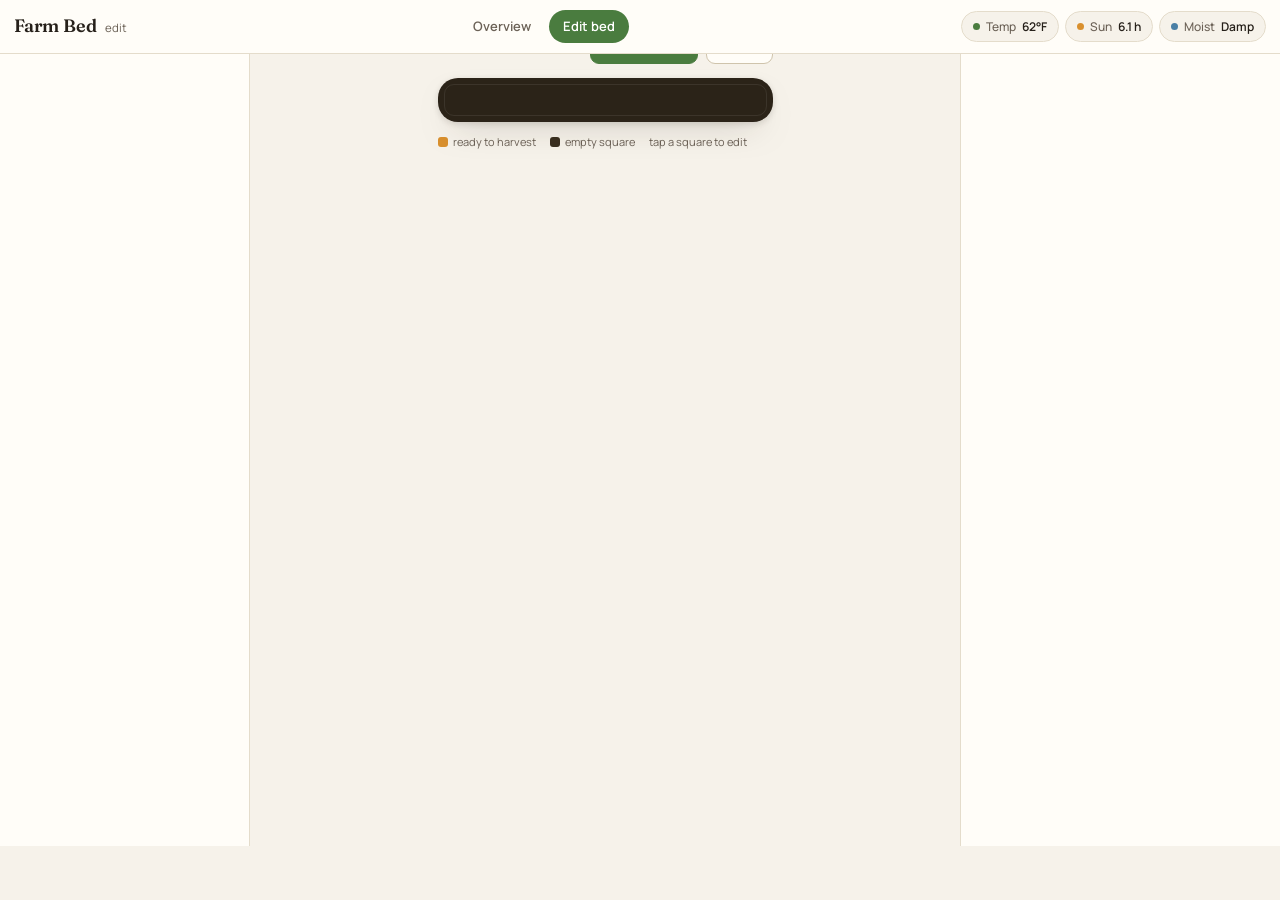
==== static/edit.html @ c2ffdac2 "Mobile-first dashboard: bottom nav, tap-to-plant bottom sheet, responsive grid + overview" ====
<!DOCTYPE html>
<html lang="en">
<head>
<meta charset="UTF-8">
<meta name="viewport" content="width=device-width, initial-scale=1.0, viewport-fit=cover">
<title>Farm Bed — Edit</title>
<link rel="preconnect" href="https://fonts.googleapis.com">
<link rel="preconnect" href="https://fonts.gstatic.com" crossorigin>
<link href="https://fonts.googleapis.com/css2?family=Fraunces:opsz,wght@9..144,500;9..144,600&family=Manrope:wght@400;500;600;700&display=swap" rel="stylesheet">
<link rel="stylesheet" href="/static/style.css">
</head>
<body>
  <div class="topbar">
    <div class="brand"><h1>Farm Bed</h1><span class="sub">edit</span></div>
    <div class="spacer"></div>
    <nav class="nav">
      <a href="/">Overview</a>
      <a href="/edit" class="active">Edit bed</a>
    </nav>
    <div class="spacer"></div>
    <div class="weather">
      <div class="chip temp"><span class="dot"></span><span class="lbl">Temp</span><span class="val" id="chipTemp">—</span></div>
      <div class="chip sun"><span class="dot"></span><span class="lbl">Sun</span><span class="val" id="chipSun">—</span></div>
      <div class="chip water"><span class="dot"></span><span class="lbl">Moist</span><span class="val" id="chipMoist">—</span></div>
    </div>
  </div>

  <div class="layout-desktop">
    <aside class="palette">
      <div class="palette-head">Seed Library <span class="hint">drag onto a square</span></div>
      <div id="paletteGroups"></div>
    </aside>

    <main class="stage">
      <div class="stage-head">
        <h2>The Bed — 6×6</h2>
        <span class="meta" id="bedMeta"></span>
        <div class="actions">
          <button class="btn primary" id="btnAutofill">Autofill plan</button>
          <button class="btn" id="btnClear">Clear</button>
        </div>
      </div>
      <div class="bed" id="bed"></div>
      <div class="legend">
        <span><span class="swatch s-ready"></span> ready to harvest</span>
        <span><span class="swatch s-soil"></span> empty square</span>
        <span>tap a square to edit</span>
      </div>
      <div id="calendar"></div>
    </main>

    <aside class="inspector" id="inspector"></aside>
  </div>

  <div class="sheet-backdrop" id="sheetBackdrop"></div>
  <div class="sheet" id="sheet"></div>

  <nav class="bottomnav">
    <a href="/"><span class="ic">▦</span>Overview</a>
    <a href="/edit" class="active"><span class="ic">✎</span>Edit</a>
  </nav>

<script src="/static/app.js"></script>
<script>
let PLANTS = null;
let RECOMMENDED = null;
let SQUARES = [];
let selected = null;

const GROUP_ORDER = ['Fruiting','Legumes','Brassica','Leafy','Root','Herb','Perennial','Flower'];
const GROUP_LABEL = { Fruiting:'Fruiting (tall / trellis)', Legumes:'Legumes', Brassica:'Brassicas', Leafy:'Leafy greens', Root:'Roots & bulbs', Herb:'Herbs', Perennial:'Perennials', Flower:'Companion flowers' };

function isDesktop() { return window.matchMedia('(min-width: 900px)').matches; }
function label(i) { const r = Math.floor(i/6)+1, c = (i%6)+1; return String.fromCharCode(64+r)+c; }

async function reload() {
  const bed = await API.get('/api/bed');
  SQUARES = bed.squares;
  renderBed(); renderInspector(); renderCalendar();
}

function renderPalette() {
  const wrap = $('#paletteGroups');
  wrap.innerHTML = '';
  for (const g of GROUP_ORDER) {
    const items = Object.entries(PLANTS).filter(([,p]) => p.grp === g);
    if (!items.length) continue;
    const div = document.createElement('div');
    div.className = 'group';
    div.innerHTML = `<div class="group-title">${GROUP_LABEL[g]}</div>`;
    for (const [key, p] of items) {
      const el = document.createElement('div');
      el.className = 'seed'; el.draggable = true; el.dataset.plant = key;
      el.innerHTML = `<div class="ico">${p.ico}</div>
        <div class="meta"><div class="name">${p.name}</div><div class="spec">${p.per}/sqft · ${p.days}d</div></div>
        <div class="drag-handle">⠿</div>`;
      el.addEventListener('dragstart', (e) => { e.dataTransfer.setData('text/plant', key); });
      div.appendChild(el);
    }
    wrap.appendChild(div);
  }
}

function renderBed() {
  const bed = $('#bed');
  bed.innerHTML = '';
  SQUARES.forEach((s, i) => {
    const cell = document.createElement('div');
    const p = s.planting;
    cell.className = 'cell' + (p ? ' filled' : ' empty') + (selected === i ? ' selected' : '');
    if (p && p.expected_harvest_at && p.expected_harvest_at <= todayISO()) cell.classList.add('ready');
    cell.innerHTML = p
      ? `<span class="idx">${s.label}</span><span class="ico">${p.ico}</span><span class="cname">${p.plant_name}</span><span class="cden">×${p.per}</span>`
      : `<span class="idx">${s.label}</span><span class="plus">＋</span>`;
    cell.addEventListener('click', () => { selected = i; renderBed(); openSquare(i); });
    cell.addEventListener('dragover', (e) => { e.preventDefault(); cell.classList.add('drag-over'); });
    cell.addEventListener('dragleave', () => cell.classList.remove('drag-over'));
    cell.addEventListener('drop', async (e) => {
      e.preventDefault(); cell.classList.remove('drag-over');
      const plant = e.dataTransfer.getData('text/plant');
      if (plant && PLANTS[plant]) { await API.post(`/api/squares/${s.id}/plant`, { plant_key: plant, planted_at: todayISO() }); await reload(); }
    });
    bed.appendChild(cell);
  });
  const used = SQUARES.filter(s => s.planting).length;
  $('#bedMeta').textContent = `${used} / ${SQUARES.length} planted`;
}

/* ---------- bottom sheet + desktop inspector ---------- */
function sheetHTML(i) {
  const s = SQUARES[i];
  const p = s.planting;
  const head = `
    <div class="sheet-head">
      <div class="ico">${p ? p.ico : '＋'}</div>
      <div><div class="t">${p ? p.plant_name : 'Plant ' + s.label}</div><div class="s">Square ${s.label} · ${p ? '' : 'pick a crop'}</div></div>
      <button class="sheet-close" id="sheetClose">✕</button>
    </div>`;
  const picker = `<div class="sheet-section-title">Choose a plant</div><div class="picker">${
    Object.entries(PLANTS).map(([key, pl]) =>
      `<div class="opt" data-plant="${key}"><span class="pico">${pl.ico}</span><span class="pname">${pl.name}</span><span class="pspec">${pl.per}/sq</span></div>`
    ).join('')
  }</div>`;
  let details = '';
  if (p) {
    const ready = p.expected_harvest_at && p.expected_harvest_at <= todayISO();
    details = `
      <div class="harvest-badge ${ready ? 'ready' : 'growing'}">${ready ? '● Ready to harvest' : '● Growing'} — expected ${fmtDate(p.expected_harvest_at)}</div>
      <div class="need">
        <span class="tag density">${p.per} per square</span>
        <span class="tag sun">${p.sun === 'full' ? 'Full sun' : 'Partial shade'}</span>
        <span class="tag water">${p.water === 'high' ? 'High' : p.water === 'low' ? 'Low' : 'Medium'} water</span>
        ${p.trellis ? '<span class="tag water">Trellis</span>' : ''}
      </div>
      <div class="field"><label>Planted</label><input type="date" value="${p.planted_at || ''}" id="fPlant"></div>
      <div class="field"><label>Expected harvest</label><input type="date" value="${p.expected_harvest_at || ''}" readonly><span class="auto">auto = plant date + ${p.days} days</span></div>
      <div class="comp"><b>Companions:</b> ${p.comp}. ${PLANTS[p.plant_key]?.perennial ? '<b>Perennial</b> — keep reserved.' : ''}</div>
      <div class="sheet-actions">
        <button class="btn" id="btnHarvest" style="color:var(--leaf)">✓ Harvested</button>
        <button class="btn" id="btnRemove" style="color:var(--danger)">Remove</button>
      </div>`;
  }
  return head + `<div class="sheet-body">${picker}${details}</div>`;
}

function openSquare(i) {
  const s = SQUARES[i];
  if (isDesktop()) { renderInspector(); return; }
  const sheet = $('#sheet');
  const backdrop = $('#sheetBackdrop');
  sheet.innerHTML = `<div class="grab"></div>` + sheetHTML(i);
  sheet.classList.add('open');
  backdrop.classList.add('open');
  const close = () => { sheet.classList.remove('open'); backdrop.classList.remove('open'); };
  $('#sheetClose').addEventListener('click', close);
  backdrop.addEventListener('click', close);
  sheet.querySelectorAll('.picker .opt').forEach(opt => opt.addEventListener('click', async () => {
    await API.post(`/api/squares/${s.id}/plant`, { plant_key: opt.dataset.plant, planted_at: todayISO() });
    await reload(); close();
  }));
  const btnRemove = $('#btnRemove');
  if (btnRemove) btnRemove.addEventListener('click', async () => { await API.del(`/api/squares/${s.id}/plant`); await reload(); close(); });
  const btnHarvest = $('#btnHarvest');
  if (btnHarvest) btnHarvest.addEventListener('click', async () => {
    try { await API.post(`/api/plantings/${s.planting.id}/harvest`, { harvested_at: todayISO() }); } catch {}
    await reload(); close();
  });
  const fPlant = $('#fPlant');
  if (fPlant) fPlant.addEventListener('change', async (e) => {
    await API.post(`/api/squares/${s.id}/plant`, { plant_key: s.planting.plant_key, planted_at: e.target.value });
    await reload(); close();
  });
}

function renderInspector() {
  const ins = $('#inspector');
  if (!ins) return;
  if (selected === null || !SQUARES[selected] || !SQUARES[selected].planting) {
    ins.innerHTML = `<div class="insp-empty"><div class="big">🌱</div>Click a square to edit, or drag a seed from the library.</div>`;
    return;
  }
  const s = SQUARES[selected], p = s.planting;
  const ready = p.expected_harvest_at && p.expected_harvest_at <= todayISO();
  ins.innerHTML = `<div style="padding:18px 20px;display:flex;flex-direction:column;gap:14px">
    <div class="sheet-head" style="padding:0"><div class="ico">${p.ico}</div><div><div class="t">${p.plant_name}</div><div class="s">Square ${s.label}</div></div></div>
    <div class="harvest-badge ${ready?'ready':'growing'}">${ready?'● Ready to harvest':'● Growing'} — expected ${fmtDate(p.expected_harvest_at)}</div>
    <div class="need"><span class="tag density">${p.per}/sqft</span><span class="tag sun">${p.sun==='full'?'Full sun':'Partial shade'}</span><span class="tag water">${p.water}</span>${p.trellis?'<span class="tag water">Trellis</span>':''}</div>
    <div class="field"><label>Planted</label><input type="date" value="${p.planted_at||''}" id="dPlant"></div>
    <div class="field"><label>Expected harvest</label><input type="date" value="${p.expected_harvest_at||''}" readonly></div>
    <div class="comp"><b>Companions:</b> ${p.comp}</div>
    <div class="sheet-actions"><button class="btn" id="dHarvest" style="color:var(--leaf)">✓ Harvested</button><button class="btn" id="dRemove" style="color:var(--danger)">Remove</button></div>
  </div>`;
  $('#dPlant').addEventListener('change', async (e) => { await API.post(`/api/squares/${s.id}/plant`, { plant_key: p.plant_key, planted_at: e.target.value }); await reload(); });
  $('#dRemove').addEventListener('click', async () => { await API.del(`/api/squares/${s.id}/plant`); await reload(); });
  $('#dHarvest').addEventListener('click', async () => { try { await API.post(`/api/plantings/${p.id}/harvest`, { harvested_at: todayISO() }); } catch {} await reload(); });
}

function renderCalendar() {
  const wrap = $('#calendar');
  const planted = SQUARES.filter(s => s.planting).sort((a,b) => (a.planting.expected_harvest_at||'').localeCompare(b.planting.expected_harvest_at||''));
  if (!planted.length) { wrap.innerHTML = ''; return; }
  let html = `<div class="cal-list" style="margin-top:18px"><div class="cal-row head"><span>Square</span><span>Crop</span><span>Expected</span></div>`;
  for (const s of planted) {
    const p = s.planting;
    const ready = p.expected_harvest_at && p.expected_harvest_at <= todayISO();
    html += `<div class="cal-row"><span class="sq">${s.label}</span><span class="crop">${p.ico} ${p.plant_name}</span><span class="date ${ready?'ready':''}">${ready?'Ready':fmtDate(p.expected_harvest_at)}</span></div>`;
  }
  wrap.innerHTML = html + '</div>';
}

$('#btnAutofill').addEventListener('click', async () => {
  for (let i = 0; i < SQUARES.length; i++) {
    const key = RECOMMENDED[i];
    if (key) await API.post(`/api/squares/${SQUARES[i].id}/plant`, { plant_key: key, planted_at: todayISO() });
  }
  await reload();
});
$('#btnClear').addEventListener('click', async () => {
  for (const s of SQUARES) if (s.planting) await API.del(`/api/squares/${s.id}/plant`);
  await reload();
});

(async () => {
  renderWeather();
  PLANTS = await getPlants();
  RECOMMENDED = await getRecommended();
  renderPalette();
  await reload();
})();
</script>
</body>
</html>
---- static/style.css ----
:root {
  --soil: #2b2318;
  --soil-2: #3a2f20;
  --ink: #26201a;
  --ink-soft: #6b6156;
  --paper: #f6f2ea;
  --card: #fffdf8;
  --line: #e4dccb;
  --line-strong: #cfc4ac;
  --leaf: #4a7c3f;
  --leaf-deep: #35602f;
  --leaf-pale: #e7efe0;
  --sun: #d9902e;
  --sun-pale: #f7ecd7;
  --water: #4a7fa5;
  --water-pale: #e3eef5;
  --danger: #b4503a;
  --radius: 14px;
  --radius-sm: 9px;
  --shadow: 0 1px 2px rgba(43,35,24,.06), 0 8px 24px -12px rgba(43,35,24,.18);
  --font-display: "Fraunces", Georgia, serif;
  --font-ui: "Manrope", -apple-system, BlinkMacSystemFont, "Segoe UI", sans-serif;
  --topbar-h: 54px;
  --nav-h: 60px;
}
* { box-sizing: border-box; margin: 0; padding: 0; -webkit-tap-highlight-color: transparent; }
html, body { height: 100%; }
body {
  font-family: var(--font-ui);
  background: var(--paper);
  color: var(--ink);
  font-size: 15px;
  line-height: 1.45;
  -webkit-font-smoothing: antialiased;
}
a { color: inherit; text-decoration: none; }
button { font-family: var(--font-ui); cursor: pointer; }

/* ================= top bar (phone-first: compact) ================= */
.topbar {
  position: fixed; top: 0; left: 0; right: 0; z-index: 30;
  height: var(--topbar-h);
  display: flex; align-items: center; gap: 10px;
  padding: 0 14px;
  background: var(--card);
  border-bottom: 1px solid var(--line);
}
.brand { display: flex; align-items: baseline; gap: 8px; min-width: 0; }
.brand h1 { font-family: var(--font-display); font-weight: 600; font-size: 18px; letter-spacing: -.01em; white-space: nowrap; }
.brand .sub { color: var(--ink-soft); font-size: 11.5px; white-space: nowrap; }
.spacer { flex: 1; }
.nav { display: none; }
.weather { display: flex; gap: 6px; overflow-x: auto; scrollbar-width: none; }
.weather::-webkit-scrollbar { display: none; }
.chip {
  display: flex; align-items: center; gap: 6px;
  padding: 6px 11px; border-radius: 999px;
  background: var(--paper); border: 1px solid var(--line);
  font-size: 12px; font-weight: 600; color: var(--ink);
  white-space: nowrap; flex: none;
}
.chip .dot { width: 7px; height: 7px; border-radius: 50%; }
.chip.sun .dot { background: var(--sun); }
.chip.water .dot { background: var(--water); }
.chip.temp .dot { background: var(--leaf); }
.chip .val { color: var(--ink); }
.chip .lbl { color: var(--ink-soft); font-weight: 500; }

/* ================= bottom nav (phone) ================= */
.bottomnav {
  position: fixed; bottom: 0; left: 0; right: 0; z-index: 30;
  height: var(--nav-h);
  display: flex;
  background: var(--card);
  border-top: 1px solid var(--line);
  padding-bottom: env(safe-area-inset-bottom);
}
.bottomnav a {
  flex: 1; display: flex; flex-direction: column; align-items: center; justify-content: center;
  gap: 3px; color: var(--ink-soft); font-size: 11px; font-weight: 600;
}
.bottomnav a .ic { font-size: 20px; line-height: 1; }
.bottomnav a.active { color: var(--leaf); }

/* ================= page shell (phone-first) ================= */
.page {
  padding: calc(var(--topbar-h) + 16px) 14px calc(var(--nav-h) + 20px);
  max-width: 720px; margin: 0 auto;
}
.page-head { display: flex; align-items: baseline; gap: 10px; margin-bottom: 16px; flex-wrap: wrap; }
.page-head h2 { font-family: var(--font-display); font-weight: 600; font-size: 21px; }
.page-head .meta { color: var(--ink-soft); font-size: 12.5px; }
.page-head .actions { margin-left: auto; display: flex; gap: 8px; }
.btn {
  padding: 10px 16px; border-radius: var(--radius-sm);
  border: 1px solid var(--line-strong);
  background: var(--card); color: var(--ink);
  font-weight: 600; font-size: 13px; min-height: 44px;
  transition: background .12s, border-color .12s;
}
.btn:hover { border-color: var(--ink); }
.btn.primary { background: var(--leaf); border-color: var(--leaf); color: #fff; }
.btn.primary:hover { background: var(--leaf-deep); }
.btn.ghost { background: transparent; border-color: transparent; color: var(--ink-soft); }
.btn.ghost:hover { color: var(--danger); border-color: transparent; }

/* ================= overview widgets (phone: 2x2) ================= */
.widgets { display: grid; grid-template-columns: 1fr 1fr; gap: 10px; margin-bottom: 18px; }
.widget {
  background: var(--card); border: 1px solid var(--line);
  border-radius: var(--radius); padding: 14px 16px;
  display: flex; flex-direction: column; gap: 4px;
}
.widget .k { font-size: 10.5px; font-weight: 700; letter-spacing: .07em; text-transform: uppercase; color: var(--ink-soft); }
.widget .v { font-family: var(--font-display); font-weight: 600; font-size: 26px; line-height: 1; }
.widget .s { font-size: 11.5px; color: var(--ink-soft); }
.widget.accent .v { color: var(--leaf-deep); }
.widget.warn .v { color: #8a5a12; }

/* ================= panels ================= */
.panel {
  background: var(--card); border: 1px solid var(--line);
  border-radius: var(--radius); padding: 16px;
  margin-bottom: 14px;
}
.panel h3 { font-family: var(--font-display); font-weight: 600; font-size: 16px; margin-bottom: 10px; }
.panel .sub { color: var(--ink-soft); font-size: 12px; margin-bottom: 10px; }

/* latest capture */
.latest { display: flex; flex-direction: column; gap: 10px; }
.latest .shot { border-radius: var(--radius-sm); overflow: hidden; border: 1px solid var(--line); background: #111; }
.latest .shot img { width: 100%; display: block; aspect-ratio: 4/3; object-fit: cover; }
.latest .shot video { width: 100%; display: block; aspect-ratio: 4/3; background: #111; }
.latest .ai { background: var(--paper); border: 1px solid var(--line); border-radius: var(--radius-sm); padding: 11px 13px; font-size: 13px; }
.latest .ai b { color: var(--ink); }
.latest .empty { color: var(--ink-soft); font-size: 13px; text-align: center; padding: 26px 10px; }

/* media strip (horizontal scroll on phone) */
.strip { display: flex; gap: 8px; overflow-x: auto; padding-bottom: 4px; scroll-snap-type: x mandatory; }
.strip .thumb {
  position: relative; flex: none; width: 96px; aspect-ratio: 1;
  border-radius: 10px; overflow: hidden; border: 1px solid var(--line);
  cursor: pointer; background: #111; scroll-snap-align: start;
}
.strip .thumb img { width: 100%; height: 100%; object-fit: cover; display: block; }
.strip .thumb .badge {
  position: absolute; bottom: 5px; left: 5px;
  font-size: 8px; font-weight: 700; letter-spacing: .04em; text-transform: uppercase;
  background: rgba(0,0,0,.6); color: #fff; padding: 2px 5px; border-radius: 4px;
}
.strip .thumb .when { position: absolute; top: 5px; right: 5px; font-size: 8px; color: #fff; text-shadow: 0 1px 2px rgba(0,0,0,.7); }

/* harvest calendar */
.cal-list { display: flex; flex-direction: column; gap: 6px; }
.cal-row {
  display: grid; grid-template-columns: 46px 1fr auto;
  gap: 10px; align-items: center;
  padding: 9px 12px; border-radius: var(--radius-sm);
  background: var(--paper); border: 1px solid var(--line);
  font-size: 13px;
}
.cal-row .sq { font-weight: 700; color: var(--ink-soft); }
.cal-row .crop { font-weight: 600; }
.cal-row .date { color: var(--ink-soft); font-variant-numeric: tabular-nums; }
.cal-row .date.ready { color: #8a5a12; font-weight: 700; }
.cal-row.head { background: transparent; border: none; font-weight: 700; font-size: 10px; text-transform: uppercase; letter-spacing: .06em; color: var(--ink-soft); padding: 0 12px; }
.empty-note { color: var(--ink-soft); font-size: 13px; padding: 12px 2px; }

/* ================= edit page (phone-first) ================= */
.stage { padding: calc(var(--topbar-h) + 14px) 14px calc(var(--nav-h) + 90px); max-width: 640px; margin: 0 auto; }
.stage-head { display: flex; align-items: center; gap: 10px; margin-bottom: 14px; flex-wrap: wrap; }
.stage-head h2 { font-family: var(--font-display); font-weight: 600; font-size: 19px; }
.stage-head .meta { color: var(--ink-soft); font-size: 12.5px; }
.stage-head .actions { display: flex; gap: 8px; width: 100%; }
.stage-head .actions .btn { flex: 1; }
.bed {
  display: grid; grid-template-columns: repeat(6, 1fr); gap: 6px;
  background: var(--soil); padding: 12px;
  border-radius: 16px; position: relative;
  box-shadow: 0 2px 6px rgba(43,35,24,.15), 0 14px 34px -18px rgba(43,35,24,.5);
}
.bed::before { content: ""; position: absolute; inset: 6px; border-radius: 10px; border: 1px solid rgba(255,255,255,.08); pointer-events: none; }
.cell {
  aspect-ratio: 1; background: var(--soil-2); border-radius: 8px;
  border: 1px solid rgba(255,255,255,.06); position: relative; cursor: pointer;
  display: flex; flex-direction: column; align-items: center; justify-content: center; gap: 1px;
  min-height: 0; min-width: 0;
}
.cell:active { background: #453823; }
.cell.drag-over { background: #51432a; box-shadow: inset 0 0 0 2px var(--sun); }
.cell.filled { background: linear-gradient(160deg, #4a3c28, #3a2f20); }
.cell .ico { font-size: 20px; filter: drop-shadow(0 1px 1px rgba(0,0,0,.4)); }
.cell .cname { font-size: 9px; font-weight: 600; color: #efe7d5; max-width: 94%; text-align: center; line-height: 1.05; overflow: hidden; white-space: nowrap; text-overflow: ellipsis; }
.cell .cden { font-size: 8px; color: #b9ac8f; font-weight: 600; }
.cell .idx { position: absolute; top: 2px; left: 4px; font-size: 8px; color: #8d8268; font-weight: 600; }
.cell.empty .plus { color: #6a5f47; font-size: 16px; opacity: .5; }
.cell.selected { box-shadow: 0 0 0 2px var(--sun), 0 0 0 4px rgba(217,144,46,.25); }
.cell.ready { box-shadow: inset 0 0 0 2px var(--sun); }
.legend { display: flex; gap: 14px; margin-top: 12px; flex-wrap: wrap; font-size: 11px; color: var(--ink-soft); }
.legend span { display: flex; align-items: center; gap: 5px; }
.legend .swatch { width: 10px; height: 10px; border-radius: 3px; display: inline-block; }
.legend .swatch.s-ready { background: var(--sun); }
.legend .swatch.s-soil { background: var(--soil-2); }

/* ================= bottom sheet (phone inspector + plant picker) ================= */
.sheet-backdrop {
  position: fixed; inset: 0; z-index: 40; background: rgba(43,35,24,.4);
  opacity: 0; pointer-events: none; transition: opacity .2s;
}
.sheet-backdrop.open { opacity: 1; pointer-events: auto; }
.sheet {
  position: fixed; left: 0; right: 0; bottom: 0; z-index: 41;
  background: var(--card); border-radius: 20px 20px 0 0;
  border-top: 1px solid var(--line);
  max-height: 80vh; overflow-y: auto;
  transform: translateY(100%); transition: transform .22s cubic-bezier(.3,.7,.3,1);
  padding-bottom: env(safe-area-inset-bottom);
}
.sheet.open { transform: translateY(0); }
.sheet .grab { width: 40px; height: 4px; border-radius: 2px; background: var(--line-strong); margin: 10px auto 4px; }
.sheet-head { display: flex; align-items: center; gap: 10px; padding: 10px 18px 4px; }
.sheet-head .ico { width: 40px; height: 40px; border-radius: 10px; font-size: 22px; display: grid; place-items: center; background: var(--leaf-pale); }
.sheet-head .t { font-family: var(--font-display); font-weight: 600; font-size: 18px; }
.sheet-head .s { font-size: 12px; color: var(--ink-soft); }
.sheet-close { margin-left: auto; border: none; background: transparent; font-size: 24px; color: var(--ink-soft); padding: 8px; line-height: 1; }
.sheet-body { padding: 12px 18px 20px; display: flex; flex-direction: column; gap: 13px; }
.sheet-section-title { font-size: 10.5px; font-weight: 700; letter-spacing: .06em; text-transform: uppercase; color: var(--ink-soft); }
.picker {
  display: grid; grid-template-columns: repeat(4, 1fr); gap: 8px;
}
.picker .opt {
  display: flex; flex-direction: column; align-items: center; gap: 4px;
  padding: 10px 4px; border-radius: 10px; border: 1px solid var(--line);
  background: var(--paper); cursor: pointer; min-height: 0;
  transition: border-color .12s, background .12s;
}
.picker .opt:active { background: var(--leaf-pale); border-color: var(--leaf); }
.picker .opt .pico { font-size: 22px; }
.picker .opt .pname { font-size: 10.5px; font-weight: 600; text-align: center; line-height: 1.1; }
.picker .opt .pspec { font-size: 9px; color: var(--ink-soft); }
.need { display: flex; gap: 7px; flex-wrap: wrap; }
.need .tag { padding: 4px 9px; border-radius: 6px; font-size: 11px; font-weight: 600; }
.tag.sun { background: var(--sun-pale); color: #8a5a12; }
.tag.water { background: var(--water-pale); color: #35617f; }
.tag.density { background: var(--leaf-pale); color: var(--leaf-deep); }
.field { display: flex; flex-direction: column; gap: 4px; }
.field label { font-size: 10px; font-weight: 700; letter-spacing: .06em; text-transform: uppercase; color: var(--ink-soft); }
.field input { padding: 10px 12px; border-radius: var(--radius-sm); border: 1px solid var(--line-strong); background: var(--paper); font-family: var(--font-ui); font-size: 14px; color: var(--ink); min-height: 44px; }
.field .auto { font-size: 11px; color: var(--ink-soft); }
.comp { font-size: 12.5px; color: var(--ink-soft); background: var(--paper); border: 1px solid var(--line); border-radius: var(--radius-sm); padding: 10px 12px; }
.comp b { color: var(--ink); }
.harvest-badge { display: flex; align-items: center; gap: 8px; padding: 9px 12px; border-radius: var(--radius-sm); font-size: 13px; font-weight: 600; }
.harvest-badge.ready { background: var(--sun-pale); color: #8a5a12; }
.harvest-badge.growing { background: var(--leaf-pale); color: var(--leaf-deep); }
.sheet-actions { display: flex; gap: 8px; }
.sheet-actions .btn { flex: 1; }

/* ================= desktop (>= 900px): side palette + right inspector ================= */
.palette, .inspector { display: none; }

@media (min-width: 900px) {
  .bottomnav { display: none; }
  .nav { display: flex; gap: 4px; }
  .nav a { padding: 7px 14px; border-radius: 999px; font-weight: 600; font-size: 13px; color: var(--ink-soft); }
  .nav a:hover { background: var(--paper); color: var(--ink); }
  .nav a.active { background: var(--leaf); color: #fff; }
  .page { max-width: 1180px; padding: calc(var(--topbar-h) + 24px) 26px 48px; }
  .widgets { grid-template-columns: repeat(4, 1fr); gap: 12px; }
  .columns { display: grid; grid-template-columns: 1fr 360px; gap: 18px; align-items: start; }
  .strip { display: grid; grid-template-columns: repeat(4, 1fr); gap: 8px; overflow: visible; }
  .strip .thumb { width: auto; }

  .layout-desktop { display: grid; grid-template-columns: 250px 1fr 320px; height: calc(100vh - var(--topbar-h)); overflow: hidden; }
  .palette { display: flex; flex-direction: column; overflow-y: auto; background: var(--card); border-right: 1px solid var(--line); }
  .palette-head { padding: 16px 16px 10px; font-family: var(--font-display); font-weight: 600; font-size: 15px; display: flex; justify-content: space-between; }
  .palette-head .hint { font-family: var(--font-ui); font-weight: 500; font-size: 11px; color: var(--ink-soft); }
  .group { padding: 6px 16px 12px; }
  .group-title { font-size: 10.5px; font-weight: 700; letter-spacing: .08em; text-transform: uppercase; color: var(--ink-soft); padding: 8px 0 6px; }
  .seed {
    display: flex; align-items: center; gap: 10px; padding: 8px 10px;
    border-radius: var(--radius-sm); border: 1px solid var(--line); background: var(--card);
    margin-bottom: 6px; cursor: grab; user-select: none;
  }
  .seed:hover { border-color: var(--leaf); transform: translateY(-1px); box-shadow: var(--shadow); }
  .seed .ico { width: 30px; height: 30px; border-radius: 8px; display: grid; place-items: center; font-size: 16px; background: var(--leaf-pale); flex: none; }
  .seed .meta { flex: 1; min-width: 0; }
  .seed .name { font-weight: 600; font-size: 13px; }
  .seed .spec { font-size: 11px; color: var(--ink-soft); }
  .seed .drag-handle { color: var(--line-strong); font-size: 14px; }
  .stage { padding: 20px 24px 28px; max-width: none; }
  .stage-head .actions { width: auto; }
  .stage-head .actions .btn { flex: none; }
  .bed { max-width: 680px; padding: 22px; gap: 10px; border-radius: 20px; }
  .cell .cname { font-size: 10px; }
  .cell .cden { font-size: 9px; }
  .cell .idx { font-size: 9px; }
  .inspector { display: flex; flex-direction: column; overflow-y: auto; background: var(--card); border-left: 1px solid var(--line); }
  .insp-empty { padding: 32px 20px; text-align: center; color: var(--ink-soft); font-size: 13px; }
  .insp-empty .big { font-size: 28px; margin-bottom: 8px; }
  .sheet-backdrop, .sheet { display: none; }
}
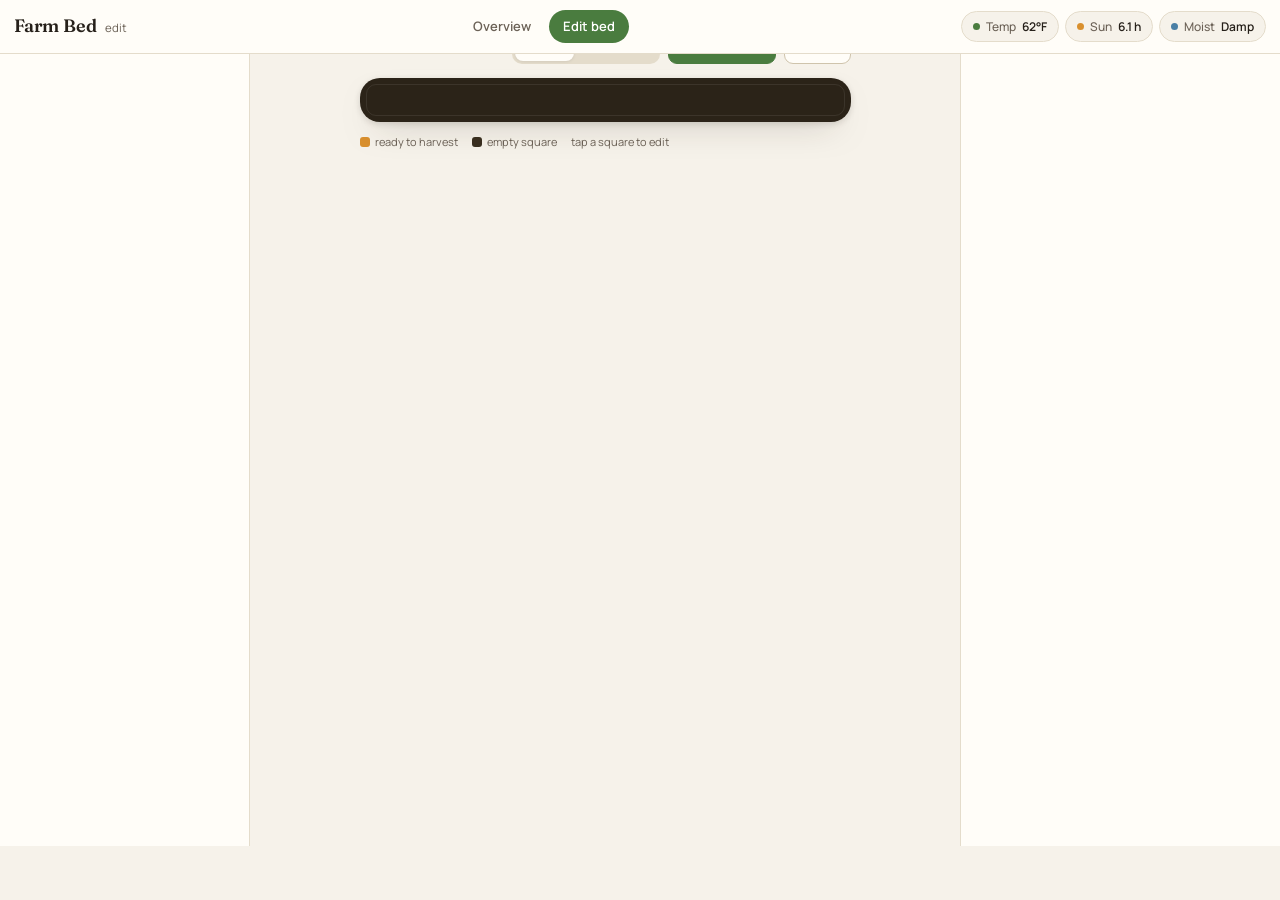
==== commit 29833207: "Bed view: Grid/Camera toggle (graphical plan ↔ photographic still + scroll-back) + 360 sweep capture" ====
--- a/static/edit.html
+++ b/static/edit.html
@@ -36,17 +36,31 @@
         <h2>The Bed — 6×6</h2>
         <span class="meta" id="bedMeta"></span>
         <div class="actions">
+          <div class="viewtoggle" id="viewToggle">
+            <button class="vt active" data-view="grid">Grid</button>
+            <button class="vt" data-view="cam">Camera</button>
+          </div>
           <button class="btn primary" id="btnAutofill">Autofill plan</button>
           <button class="btn" id="btnClear">Clear</button>
         </div>
       </div>
-      <div class="bed" id="bed"></div>
-      <div class="legend">
-        <span><span class="swatch s-ready"></span> ready to harvest</span>
-        <span><span class="swatch s-soil"></span> empty square</span>
-        <span>tap a square to edit</span>
+      <div class="view" id="viewGrid">
+        <div class="bed" id="bed"></div>
+        <div class="legend">
+          <span><span class="swatch s-ready"></span> ready to harvest</span>
+          <span><span class="swatch s-soil"></span> empty square</span>
+          <span>tap a square to edit</span>
+        </div>
+        <div id="calendar"></div>
       </div>
-      <div id="calendar"></div>
+      <div class="view" id="viewCam" hidden>
+        <div class="panel">
+          <h3>Latest from the camera</h3>
+          <div class="latest" id="latest"></div>
+          <div class="sub">swipe → through past captures</div>
+          <div class="strip" id="strip"></div>
+        </div>
+      </div>
     </main>
 
     <aside class="inspector" id="inspector"></aside>
@@ -122,6 +136,14 @@
     });
     bed.appendChild(cell);
   });
+  // north marker: fence = north = right side (matches the camera view)
+  const nt = document.createElement('div');
+  nt.className = 'north-tag';
+  nt.innerHTML = '<span class="arr">N →</span> Fence';
+  bed.appendChild(nt);
+  const fe = document.createElement('div');
+  fe.className = 'fence-edge';
+  bed.appendChild(fe);
   const used = SQUARES.filter(s => s.planting).length;
   $('#bedMeta').textContent = `${used} / ${SQUARES.length} planted`;
 }
@@ -247,6 +269,55 @@
   renderPalette();
   await reload();
 })();
+
+/* ---------- Grid / Camera toggle ---------- */
+function showLatestCam(m) {
+  const isVideo = m.kind === 'sweep';
+  $('#latest').innerHTML = `
+    <div class="shot">${isVideo
+      ? `<video src="${m.url}" controls autoplay></video>`
+      : `<img src="${m.url}" alt="capture">`}</div>
+    ${m.analysis ? `<div class="ai"><b>AI read:</b> ${m.analysis}</div>` : ''}
+    <div style="color:var(--ink-soft);font-size:12px">${m.kind} · ${m.captured_at ? fmtDateFull(m.captured_at) : ''}</div>`;
+}
+async function renderCamera() {
+  let media;
+  try { media = await API.get('/api/media'); } catch { media = { media: [] }; }
+  const m = media.media || [];
+  if (!m.length) {
+    $('#latest').innerHTML = '<div class="empty">No captures yet — the camera service runs hourly.</div>';
+    $('#strip').innerHTML = '';
+    return;
+  }
+  showLatestCam(m[0]);
+  $('#strip').innerHTML = m.map(x => {
+    const isVideo = x.kind === 'sweep';
+    return `<div class="thumb" data-url="${x.url}" data-kind="${x.kind}" data-analysis="${encodeURIComponent(x.analysis || '')}">
+      ${isVideo
+        ? '<span style="display:grid;place-items:center;height:100%;font-size:28px;color:#fff">▶</span>'
+        : `<img src="${x.url}" alt="" loading="lazy">`}
+      <span class="badge">${x.kind}</span><span class="when">${fmtDate(x.captured_at)}</span>
+    </div>`;
+  }).join('');
+  $('#strip').querySelectorAll('.thumb').forEach(t => t.addEventListener('click', () => {
+    showLatestCam({ url: t.dataset.url, kind: t.dataset.kind, analysis: decodeURIComponent(t.dataset.analysis) });
+    window.scrollTo({ top: 0, behavior: 'smooth' });
+  }));
+}
+$('#viewToggle').addEventListener('click', (e) => {
+  const btn = e.target.closest('.vt'); if (!btn) return;
+  const v = btn.dataset.view;
+  $('#viewGrid').hidden = v !== 'grid';
+  $('#viewCam').hidden = v !== 'cam';
+  document.querySelectorAll('.vt').forEach(b => b.classList.toggle('active', b.dataset.view === v));
+  if (isDesktop()) {
+    const palette = document.querySelector('.palette');
+    const inspector = document.querySelector('#inspector');
+    if (palette) palette.style.display = v === 'grid' ? '' : 'none';
+    if (inspector) inspector.style.display = v === 'grid' ? '' : 'none';
+  }
+  if (v === 'cam') renderCamera();
+});
 </script>
 </body>
 </html>
--- a/static/style.css
+++ b/static/style.css
@@ -173,6 +173,10 @@
 .stage-head .meta { color: var(--ink-soft); font-size: 12.5px; }
 .stage-head .actions { display: flex; gap: 8px; width: 100%; }
 .stage-head .actions .btn { flex: 1; }
+.viewtoggle { display: inline-flex; background: var(--line); border-radius: 10px; padding: 3px; gap: 2px; }
+.viewtoggle .vt { border: none; background: transparent; padding: 8px 16px; border-radius: 8px; font-weight: 700; font-size: 13px; cursor: pointer; color: var(--ink-soft); font-family: inherit; }
+.viewtoggle .vt.active { background: var(--card); color: var(--ink); box-shadow: 0 1px 3px rgba(0,0,0,.08); }
+.view[hidden] { display: none !important; }
 .bed {
   display: grid; grid-template-columns: repeat(6, 1fr); gap: 6px;
   background: var(--soil); padding: 12px;
@@ -196,6 +200,20 @@
 .cell.empty .plus { color: #6a5f47; font-size: 16px; opacity: .5; }
 .cell.selected { box-shadow: 0 0 0 2px var(--sun), 0 0 0 4px rgba(217,144,46,.25); }
 .cell.ready { box-shadow: inset 0 0 0 2px var(--sun); }
+.bed .north-tag {
+  position: absolute; top: 6px; right: 8px; z-index: 3;
+  display: flex; align-items: center; gap: 4px;
+  background: rgba(246,242,234,.95); border: 1px solid var(--line);
+  border-radius: 999px; padding: 3px 9px;
+  font-size: 10px; font-weight: 700; color: var(--ink); pointer-events: none;
+}
+.bed .north-tag .arr { color: var(--leaf); font-weight: 800; }
+.bed .fence-edge {
+  position: absolute; right: 0; top: 0; bottom: 0; z-index: 2;
+  border-right: 2px solid rgba(217,144,46,.5);
+  border-radius: 0 10px 10px 0;
+  pointer-events: none;
+}
 .legend { display: flex; gap: 14px; margin-top: 12px; flex-wrap: wrap; font-size: 11px; color: var(--ink-soft); }
 .legend span { display: flex; align-items: center; gap: 5px; }
 .legend .swatch { width: 10px; height: 10px; border-radius: 3px; display: inline-block; }
